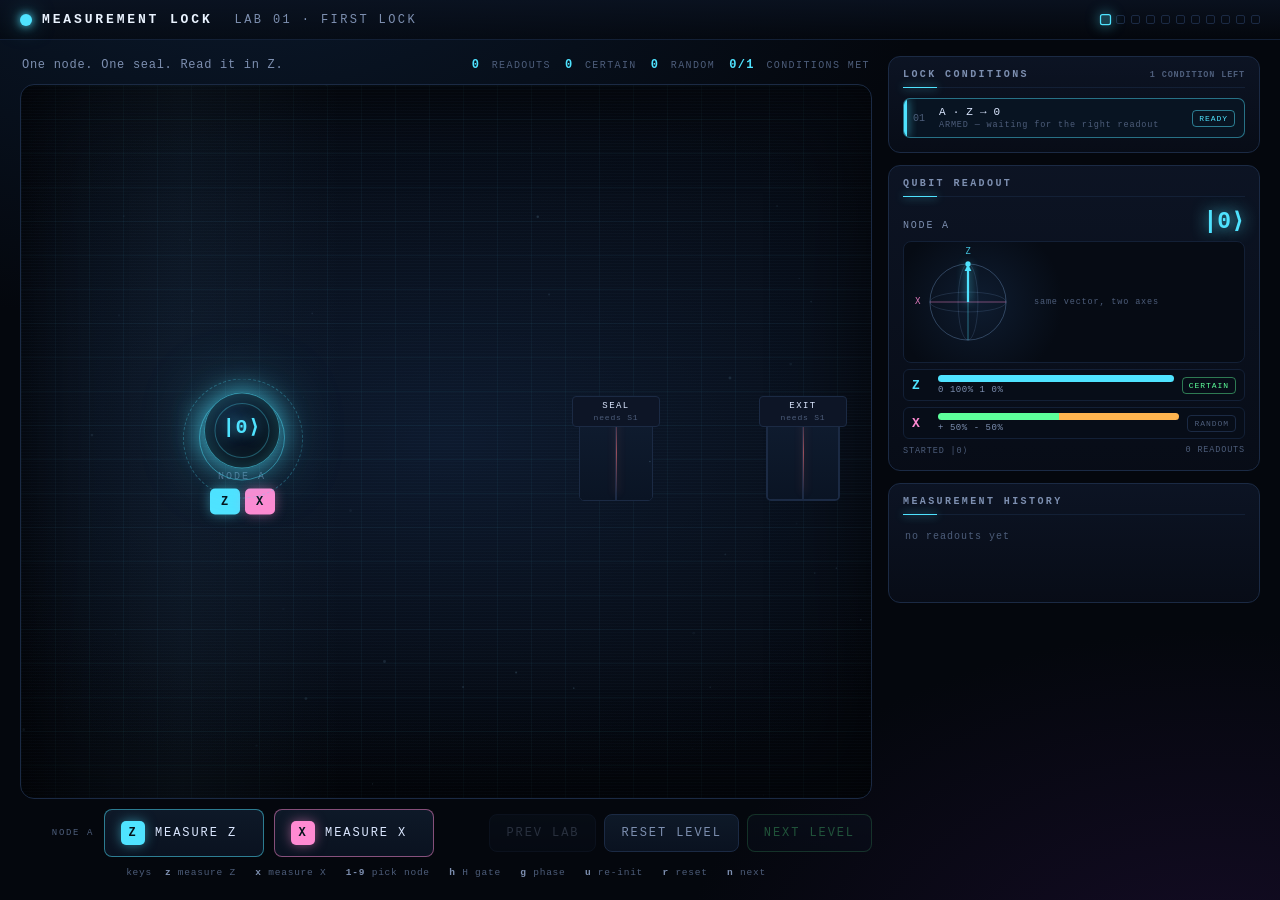
==== index.html @ 5f10c180 "Initial Measurement Lock game" ====
<!DOCTYPE html>
<html lang="en">
<head>
<meta charset="utf-8">
<meta name="viewport" content="width=device-width, initial-scale=1">
<title>MEASUREMENT LOCK</title>
<meta name="description" content="A quantum measurement puzzle lab. Learn basis, collapse and superposition by playing.">
<link rel="stylesheet" href="style.css">
</head>
<body>
<div id="app">

  <header id="topbar">
    <div class="brand"><span class="brand-mark"></span>MEASUREMENT&nbsp;LOCK</div>
    <div id="level-title">LAB 01 &middot; FIRST LOCK</div>
    <div id="level-dots" class="dots"></div>
  </header>

  <main id="main">

    <section id="stage-wrap">
      <div id="stage-head">
        <span id="level-intro"></span>
        <span id="lab-stats" class="stats"></span>
      </div>

      <div id="stage">
        <canvas id="fx"></canvas>
        <div id="room"></div>
        <div id="toast" class="toast"></div>
        <div id="overlay" class="overlay"></div>
      </div>

      <div id="controlbar">
        <div class="measure-group">
          <span class="target-tag">—</span>
          <button id="btn-measure-z" class="btn btn-z">
            <span class="btn-key">Z</span>
            <span class="btn-label">MEASURE Z</span>
            <span class="btn-sub"></span>
          </button>
          <button id="btn-measure-x" class="btn btn-x">
            <span class="btn-key">X</span>
            <span class="btn-label">MEASURE X</span>
            <span class="btn-sub"></span>
          </button>
        </div>
        <div class="nav-group">
          <button id="btn-prev" class="btn btn-ghost">PREV LAB</button>
          <button id="btn-reset" class="btn btn-ghost">RESET LEVEL</button>
          <button id="btn-next" class="btn btn-accent" disabled>NEXT LEVEL</button>
        </div>
      </div>

      <div id="keyhint">
        keys &nbsp;<b>z</b> measure Z &nbsp; <b>x</b> measure X &nbsp; <b>1-9</b> pick node &nbsp;
        <b>h</b> H gate &nbsp; <b>g</b> phase &nbsp; <b>u</b> re-init &nbsp; <b>r</b> reset &nbsp; <b>n</b> next
      </div>
    </section>

    <aside id="panel">
      <section class="card">
        <h2>LOCK CONDITIONS <span id="objectives-count" class="head-tag"></span></h2>
        <ol id="objective-list" class="objectives"></ol>
      </section>

      <section class="card">
        <h2>QUBIT READOUT</h2>
        <div id="readout" class="readout"></div>
      </section>

      <section class="card card-grow">
        <h2>MEASUREMENT HISTORY</h2>
        <div class="history-wrap">
          <ol id="history" class="history"></ol>
        </div>
      </section>
    </aside>

  </main>
</div>

<script src="quantum/qubit.js"></script>
<script src="quantum/register.js"></script>
<script src="game/gameState.js"></script>
<script src="game/levels.js"></script>
<script src="game/puzzle.js"></script>
<script src="ui/bloch.js"></script>
<script src="ui/renderer.js"></script>
<script src="ui/controls.js"></script>
<script src="main.js"></script>
</body>
</html>
---- style.css ----
/* ============================================================
   Visual polish
   ============================================================ */

/* --- stage atmosphere ------------------------------------- */

#stage::before {
  content: '';
  position: absolute;
  inset: 0;
  z-index: 1;
  pointer-events: none;
  background:
    radial-gradient(120% 90% at 50% 45%, transparent 45%, rgba(2,5,10,.55) 100%),
    repeating-linear-gradient(0deg, rgba(120,180,255,.022) 0 1px, transparent 1px 3px);
}

#stage::after {
  content: '';
  position: absolute;
  top: 0; bottom: 0;
  width: 38%;
  z-index: 1;
  pointer-events: none;
  background: linear-gradient(90deg, transparent, rgba(120,200,255,.045), transparent);
  animation: sweep 11s linear infinite;
}

@keyframes sweep {
  0%   { left: -40%; }
  100% { left: 100%; }
}

body.is-blocked #stage {
  box-shadow: inset 0 0 90px rgba(0,0,0,.75), inset 0 0 0 1px rgba(255,107,107,.55);
}

/* --- nodes ------------------------------------------------ */

.qnode::before {
  content: '';
  position: absolute;
  left: 50%; top: 46px;
  width: 118px; height: 118px;
  margin: -59px 0 0 -59px;
  border-radius: 50%;
  border: 1px dashed color-mix(in srgb, var(--state-color) 28%, transparent);
  animation: spin 26s linear infinite;
  pointer-events: none;
}

@keyframes spin { to { transform: rotate(360deg); } }

.qnode::after {
  content: '';
  position: absolute;
  left: 50%; top: 46px;
  width: 66px; height: 66px;
  margin: -33px 0 0 -33px;
  border-radius: 50%;
  background: radial-gradient(circle, color-mix(in srgb, var(--state-color) 22%, transparent), transparent 70%);
  filter: blur(6px);
  pointer-events: none;
  z-index: -1;
  transition: background .3s ease;
}

.qnode.is-selected::after { filter: blur(9px); }

.qnode-core::before {
  content: '';
  position: absolute;
  inset: 9px;
  border-radius: 50%;
  border: 1px solid color-mix(in srgb, var(--state-color) 30%, transparent);
}

/* --- doors ------------------------------------------------ */

.door-frame::after {
  content: '';
  position: absolute;
  left: 50%; top: 6%; bottom: 6%;
  width: 1px;
  margin-left: -.5px;
  background: linear-gradient(180deg, transparent, rgba(255,107,107,.55), transparent);
  box-shadow: 0 0 8px rgba(255,107,107,.45);
  transition: opacity .4s ease, background .4s ease;
}

.door.is-open .door-frame::after {
  opacity: 0;
  background: linear-gradient(180deg, transparent, var(--ok), transparent);
}

.door:hover .door-frame { border-color: var(--z); box-shadow: 0 0 18px rgba(79,227,255,.25); }
.door.is-open:hover .door-frame { border-color: var(--ok); }

/* --- objective cards -------------------------------------- */

.obj {
  position: relative;
  overflow: hidden;
  padding-left: 14px;
}

.obj::before {
  content: '';
  position: absolute;
  left: 0; top: 0; bottom: 0;
  width: 3px;
  background: var(--line);
  transition: background .3s ease, box-shadow .3s ease;
}

.obj.is-armed::before { background: var(--z); box-shadow: 0 0 10px var(--z); }
.obj.is-done::before  { background: var(--ok); box-shadow: 0 0 10px var(--ok); }
.obj:hover { transform: translateX(2px); transition: transform .15s ease; }

/* --- panel headers ---------------------------------------- */

.card h2 {
  padding-bottom: 7px;
  border-bottom: 1px solid var(--line-soft);
  position: relative;
}

.card h2::after {
  content: '';
  position: absolute;
  left: 0; bottom: -1px;
  width: 34px; height: 1px;
  background: var(--z);
  box-shadow: 0 0 8px var(--z);
}

/* --- toast accent ----------------------------------------- */

.toast {
  border-left-width: 3px;
  overflow: hidden;
}

.toast.is-live { border-left-color: var(--z); }
.toast.is-blocked { border-left-color: var(--warn); }
.toast.is-lock { border-left-color: var(--ok); }
.toast.is-gate { border-left-color: #9ad9ff; }
.toast.is-survey { border-left-color: var(--sm); }

.toast-lockline {
  font-size: 9.5px;
  letter-spacing: .1em;
  color: var(--ok);
  padding: 2px 0 0;
}

/* --- history survey rows ----------------------------------- */

.hist-survey { border-color: rgba(255,180,79,.3); background: rgba(30,20,8,.6); }

/* --- progress rail ---------------------------------------- */

.dots { gap: 7px; }

.dot {
  width: 10px; height: 10px;
  border-radius: 3px;
  background: rgba(20,32,52,.8);
}

.dot.is-done {
  box-shadow: 0 0 10px rgba(93,255,155,.7), inset 0 0 4px rgba(255,255,255,.35);
}

.dot.is-current {
  transform: scale(1.35) rotate(45deg);
  background: rgba(79,227,255,.25);
}

/* --- button feedback -------------------------------------- */

.btn:hover:not(:disabled) { filter: brightness(1.12); }
.btn:active:not(:disabled) { transform: translateY(1px) scale(.985); }

.mbtn { transition: transform .14s ease, filter .14s ease, box-shadow .14s ease; }
.mbtn:hover:not(:disabled) { box-shadow: 0 0 18px currentColor; }

/* --- readout rows ----------------------------------------- */

.ro-row.is-action:hover .ro-basis { text-shadow: 0 0 10px currentColor; }
.ro-row.is-action:hover { box-shadow: inset 0 0 0 1px rgba(79,227,255,.25); }

.hist:hover { background: #0b1424; border-color: var(--line); }

@media (prefers-reduced-motion: reduce) {
  #stage::after { display: none; }
  .qnode::before { animation: none; }
}

/* ============================================================
   MEASUREMENT LOCK — quantum laboratory
   dark, geometric, minimal. Glow does the talking.
   ============================================================ */

:root {
  --bg:        #04070d;
  --bg-2:      #070c16;
  --panel:     #0a1120;
  --panel-2:   #0d1526;
  --line:      #1b2a44;
  --line-soft: #132036;

  --text:      #dbe7ff;
  --text-dim:  #7d8fb0;
  --text-far:  #4d5d7a;

  --z:         #4fe3ff;
  --x:         #ff8ad2;
  --s0:        #4fe3ff;
  --s1:        #b47bff;
  --sp:        #5dff9b;
  --sm:        #ffb44f;
  --ok:        #5dff9b;
  --warn:      #ff6b6b;

  --mono: ui-monospace, "Cascadia Mono", "SF Mono", Menlo, Consolas, "Liberation Mono", monospace;
}

* { box-sizing: border-box; }

html, body {
  margin: 0;
  padding: 0;
  height: 100%;
  background: var(--bg);
  color: var(--text);
  font-family: var(--mono);
  font-size: 14px;
  -webkit-font-smoothing: antialiased;
}

body {
  background:
    radial-gradient(1200px 700px at 18% -10%, #0b1a2e 0%, transparent 60%),
    radial-gradient(900px 600px at 95% 110%, #150c26 0%, transparent 60%),
    var(--bg);
}

/* ---------------------------------------------------------- layout

   The app is exactly one viewport tall so that an unbounded readout log
   can never push the page around: the stage fills the space and the
   side panel scrolls internally. Below the breakpoint the panels stack
   and the page scrolls normally instead.
   ------------------------------------------------------------------ */

@media (min-width: 1081px) {
  html, body { height: 100%; overflow: hidden; }
  #app { height: 100vh; min-height: 100vh; overflow: hidden; }
  #main { min-height: 0; overflow: hidden; }
  #stage-wrap { min-height: 0; }
  #panel { min-height: 0; overflow-y: auto; overflow-x: hidden; }
}

#app {
  display: flex;
  flex-direction: column;
  min-height: 100vh;
}

/* ---------------------------------------------------------- topbar */

#topbar {
  display: flex;
  align-items: center;
  gap: 22px;
  padding: 12px 20px;
  border-bottom: 1px solid var(--line-soft);
  background: linear-gradient(180deg, rgba(10,18,32,.9), rgba(4,7,13,.6));
}

.brand {
  display: flex;
  align-items: center;
  gap: 10px;
  font-weight: 700;
  letter-spacing: .22em;
  font-size: 13px;
  color: #eaf3ff;
}

.brand-mark {
  width: 12px; height: 12px;
  border-radius: 50%;
  background: var(--z);
  box-shadow: 0 0 10px var(--z), 0 0 22px rgba(79,227,255,.55);
  animation: pulse 2.6s ease-in-out infinite;
}

@keyframes pulse { 0%,100% { opacity: .55; } 50% { opacity: 1; } }

#level-title {
  font-size: 12px;
  letter-spacing: .2em;
  color: var(--text-dim);
}

.dots { margin-left: auto; display: flex; gap: 6px; }

.dot {
  width: 9px; height: 9px;
  border-radius: 2px;
  border: 1px solid var(--line);
  background: transparent;
  transition: all .25s ease;
}
.dot.is-done { background: var(--ok); border-color: var(--ok); box-shadow: 0 0 8px rgba(93,255,155,.6); }
.dot.is-current { border-color: var(--z); box-shadow: 0 0 10px rgba(79,227,255,.55); transform: scale(1.25); }

/* ---------------------------------------------------------- layout */

#main {
  flex: 1;
  min-height: 0;
  display: grid;
  grid-template-columns: minmax(0, 1fr) 372px;
  gap: 16px;
  padding: 16px 20px 22px;
  align-items: stretch;
}

#stage-wrap { display: flex; flex-direction: column; gap: 10px; min-width: 0; min-height: 0; }

#stage-head {
  display: flex;
  align-items: center;
  justify-content: space-between;
  gap: 16px;
  padding: 0 2px;
  min-height: 18px;
}

#level-intro {
  font-size: 12px;
  color: var(--text-dim);
  letter-spacing: .06em;
}

.stats { display: flex; gap: 14px; flex-wrap: wrap; }
.stat { font-size: 10px; letter-spacing: .14em; color: var(--text-far); }
.stat b { color: var(--z); font-size: 12px; margin-right: 4px; }

/* ---------------------------------------------------------- stage */

#stage {
  position: relative;
  flex: 1 1 auto;
  min-height: 420px;
  border: 1px solid var(--line);
  border-radius: 14px;
  overflow: hidden;
  background:
    linear-gradient(rgba(79,227,255,.045) 1px, transparent 1px) 0 0 / 100% 34px,
    linear-gradient(90deg, rgba(79,227,255,.045) 1px, transparent 1px) 0 0 / 34px 100%,
    radial-gradient(900px 500px at 50% 50%, rgba(20,40,70,.55), transparent 70%),
    linear-gradient(180deg, #060b14, #04070d);
  box-shadow: inset 0 0 90px rgba(0,0,0,.75);
}

#fx { position: absolute; inset: 0; pointer-events: none; z-index: 5; }

/* the play area is a centred band so the room keeps its proportions
   whatever height the stage ends up with */
#room {
  position: absolute;
  left: 0; right: 0;
  top: 50%;
  height: min(560px, 100%);
  transform: translateY(-50%);
  z-index: 2;
}

/* ---------------------------------------------------------- nodes */

.qnode {
  position: absolute;
  transform: translate(-50%, -50%);
  width: 108px;
  text-align: center;
  cursor: pointer;
  z-index: 6;
  --state-color: var(--z);
}

.qnode-halo {
  position: absolute;
  left: 50%; top: 46px;
  width: 86px; height: 86px;
  margin: -43px 0 0 -43px;
  border-radius: 50%;
  border: 1px solid color-mix(in srgb, var(--state-color) 45%, transparent);
  animation: halo 3.2s ease-in-out infinite;
}

@keyframes halo {
  0%, 100% { transform: scale(.92); opacity: .35; }
  50%      { transform: scale(1.08); opacity: .9; }
}

.qnode-core {
  position: relative;
  margin: 3px auto 0;
  width: 72px; height: 72px;
  border-radius: 50%;
  background: radial-gradient(circle at 38% 32%, #10243c, #050a12 70%);
  border: 1px solid color-mix(in srgb, var(--state-color) 60%, transparent);
  box-shadow:
    0 0 16px color-mix(in srgb, var(--state-color) 40%, transparent),
    inset 0 0 18px color-mix(in srgb, var(--state-color) 22%, transparent);
  transition: box-shadow .3s ease, transform .18s ease;
}

.qnode.is-selected .qnode-core {
  box-shadow:
    0 0 26px color-mix(in srgb, var(--state-color) 70%, transparent),
    0 0 60px color-mix(in srgb, var(--state-color) 35%, transparent),
    inset 0 0 22px color-mix(in srgb, var(--state-color) 30%, transparent);
  transform: scale(1.06);
}

.qnode-ket {
  position: absolute;
  left: 0; right: 0; top: 22px;
  font-size: 20px;
  font-weight: 700;
  color: var(--state-color);
  text-shadow: 0 0 12px color-mix(in srgb, var(--state-color) 55%, transparent);
  letter-spacing: .04em;
  pointer-events: none;
}

.qnode-label {
  margin-top: 4px;
  font-size: 10px;
  letter-spacing: .2em;
  color: var(--text-far);
}

.qnode-buttons { display: flex; gap: 5px; justify-content: center; margin-top: 7px; }

.mbtn {
  width: 30px; height: 26px;
  font-family: var(--mono);
  font-size: 12px;
  font-weight: 700;
  color: #04121a;
  border: none;
  border-radius: 5px;
  cursor: pointer;
  transition: transform .12s ease, filter .15s ease, opacity .15s ease;
}
.mbtn-z { background: var(--z); box-shadow: 0 0 12px rgba(79,227,255,.45); }
.mbtn-x { background: var(--x); box-shadow: 0 0 12px rgba(255,138,210,.45); }
.mbtn:hover:not(:disabled) { transform: translateY(-2px); filter: brightness(1.15); }
.mbtn:active:not(:disabled) { transform: translateY(0); }
.mbtn:disabled { opacity: .18; cursor: not-allowed; }

.qnode-lock {
  display: none;
  position: absolute;
  left: 50%; top: 46px;
  transform: translate(-50%, -50%);
  width: 80px;
  padding: 4px 0;
  text-align: center;
  font-size: 8px;
  letter-spacing: .16em;
  color: var(--warn);
  border: 1px solid rgba(255,107,107,.5);
  border-radius: 4px;
  background: rgba(40,10,14,.85);
}
.qnode-lock.on { display: block; }
.qnode.is-locked .qnode-core { filter: grayscale(.85) brightness(.6); }
.qnode.is-locked .qnode-ket { opacity: .5; }

.qnode.is-selected::after {
  content: 'SELECTED';
  position: absolute;
  left: 50%; bottom: -14px;
  transform: translateX(-50%);
  font-size: 8px;
  letter-spacing: .2em;
  color: var(--state-color);
  opacity: .8;
}

/* ---------------------------------------------------------- doors */

.door {
  position: absolute;
  transform: translate(-50%, -50%);
  width: 74px; height: 96px;
  z-index: 3;
}

.door-frame {
  position: absolute; inset: 0;
  border: 1px solid var(--line);
  border-radius: 5px;
  background: #060c16;
  overflow: hidden;
  transition: border-color .35s ease, box-shadow .35s ease;
}

.door-panel {
  position: absolute;
  top: 0; bottom: 0;
  width: 50%;
  background: linear-gradient(180deg, #101d31, #0a1424);
  border-right: 1px solid var(--line);
  transition: transform .55s cubic-bezier(.2,.8,.2,1);
}
.door-panel:last-child {
  right: 0;
  border-right: none;
  border-left: 1px solid var(--line);
}

.door-plate {
  position: absolute;
  left: 50%; top: -9px;
  transform: translateX(-50%);
  display: flex;
  flex-direction: column;
  align-items: center;
  gap: 2px;
  padding: 4px 8px;
  min-width: 88px;
  background: var(--panel-2);
  border: 1px solid var(--line);
  border-radius: 4px;
  z-index: 4;
}
.door-name { font-size: 9px; letter-spacing: .16em; color: var(--text); }
.door-req  { font-size: 8px; letter-spacing: .1em; color: var(--text-far); }

.door-beam {
  position: absolute;
  left: 50%; top: 50%;
  width: 120px; height: 2px;
  margin-top: -1px;
  background: linear-gradient(90deg, rgba(93,255,155,0), var(--ok), rgba(93,255,155,0));
  transform: scaleX(0);
  transform-origin: left center;
  opacity: 0;
  transition: transform .5s ease, opacity .4s ease;
  pointer-events: none;
}

.door.is-open .door-frame {
  border-color: var(--ok);
  box-shadow: 0 0 22px rgba(93,255,155,.35), inset 0 0 18px rgba(93,255,155,.12);
}
.door.is-open .door-panel:first-child { transform: translateX(-100%); }
.door.is-open .door-panel:last-child  { transform: translateX(100%); }
.door.is-open .door-req { color: var(--ok); }
.door.is-open .door-beam { transform: scaleX(1); opacity: .9; }
.door-exit .door-frame { border-width: 2px; }
.door-exit.is-open .door-frame { box-shadow: 0 0 40px rgba(93,255,155,.55), inset 0 0 26px rgba(93,255,155,.18); }

/* ---------------------------------------------------------- devices */

.device {
  position: absolute;
  transform: translate(-50%, -50%);
  display: flex;
  flex-direction: column;
  align-items: center;
  gap: 3px;
  padding: 6px 8px;
  min-width: 74px;
  background: linear-gradient(180deg, #101c30, #0a1220);
  border: 1px solid var(--line);
  border-radius: 6px;
  color: var(--text);
  font-family: var(--mono);
  cursor: pointer;
  transition: transform .14s ease, border-color .2s ease, box-shadow .2s ease, opacity .2s ease;
  z-index: 4;
}
.device:hover:not(:disabled) {
  transform: translate(-50%, -50%) scale(1.06);
  border-color: var(--z);
  box-shadow: 0 0 18px rgba(79,227,255,.35);
}
.device:disabled { opacity: .25; cursor: not-allowed; }

.device-glyph {
  display: grid;
  place-items: center;
  width: 22px; height: 22px;
  border-radius: 4px;
  border: 1px solid var(--line);
  background: #060c16;
  font-size: 12px;
  color: var(--z);
}
.device-phase .device-glyph { color: var(--sm); }
.device-reinit .device-glyph { color: var(--s1); }
.device-reprep .device-glyph { color: var(--sp); }
.device-survey .device-glyph { color: var(--sm); }

.device-label { font-size: 7.5px; letter-spacing: .1em; color: var(--text-far); text-align: center; line-height: 1.2; }

/* ---------------------------------------------------------- switches */

.switch {
  position: absolute;
  transform: translate(-50%, -50%);
  display: flex;
  flex-direction: column;
  align-items: center;
  gap: 5px;
  cursor: pointer;
  z-index: 4;
}

.switch-lever {
  width: 40px; height: 56px;
  border: 1px solid var(--line);
  border-radius: 5px;
  background: linear-gradient(180deg, #0c1524, #070d18);
  display: flex;
  align-items: flex-start;
  justify-content: center;
  padding-top: 6px;
  transition: border-color .25s ease, box-shadow .25s ease;
}

.switch-knob {
  width: 24px; height: 14px;
  border-radius: 3px;
  background: #33445f;
  transition: transform .3s cubic-bezier(.2,.8,.2,1), background .3s ease, box-shadow .3s ease;
}

.switch-label { font-size: 8px; letter-spacing: .14em; color: var(--text-far); }

.switch.is-enabled .switch-lever { border-color: var(--z); box-shadow: 0 0 14px rgba(79,227,255,.28); }
.switch.is-enabled .switch-label { color: var(--z); }
.switch.is-enabled:hover .switch-knob { background: #6f89ad; }
.switch.is-dead { cursor: not-allowed; }
.switch.is-dead .switch-lever { opacity: .45; }

.switch.is-powered .switch-lever { border-color: var(--ok); box-shadow: 0 0 18px rgba(93,255,155,.4); }
.switch.is-powered .switch-knob { transform: translateY(24px); background: var(--ok); box-shadow: 0 0 12px var(--ok); }
.switch.is-powered .switch-label { color: var(--ok); }

/* ---------------------------------------------------------- toast */

.toast {
  position: absolute;
  right: 16px; top: 16px;
  z-index: 20;
  min-width: 250px;
  padding: 12px 14px;
  border: 1px solid var(--line);
  border-radius: 8px;
  background: rgba(8,14,25,.94);
  backdrop-filter: blur(4px);
  box-shadow: 0 12px 40px rgba(0,0,0,.6);
  opacity: 0;
  transform: translateY(-8px);
  transition: opacity .2s ease, transform .2s ease;
  pointer-events: none;
}
.toast.is-live { opacity: 1; transform: translateY(0); }

.toast-head {
  display: flex;
  align-items: baseline;
  gap: 10px;
  font-size: 10px;
  letter-spacing: .18em;
  color: var(--text-far);
  margin-bottom: 8px;
}
.toast-node { color: var(--text-dim); }
.toast-basis { font-weight: 700; }
.toast-prob { margin-left: auto; color: var(--text-dim); }

.toast-result { display: flex; align-items: baseline; gap: 10px; font-size: 12px; }
.toast-k { font-size: 9px; letter-spacing: .2em; color: var(--text-far); width: 42px; }
.toast-r { font-size: 26px; line-height: 1.1; text-shadow: 0 0 16px currentColor; }
.toast-state { display: flex; align-items: baseline; gap: 10px; font-size: 12px; margin-top: 4px; }

.toast.is-blocked { border-color: rgba(255,107,107,.6); }
.toast-blocked { font-size: 11px; letter-spacing: .12em; color: var(--warn); }
.toast.is-lock { border-color: rgba(93,255,155,.6); }
.toast.is-lock .toast-blocked { color: var(--ok); }
.toast.is-gate { border-color: rgba(154,217,255,.55); }
.toast.is-survey { border-color: rgba(255,180,79,.55); min-width: 300px; }

.survey-bar {
  display: flex;
  align-items: flex-end;
  gap: 14px;
  height: 74px;
  margin: 10px 0 6px;
  padding: 0 6px;
  border-bottom: 1px solid var(--line);
}
.survey-col {
  display: flex;
  flex-direction: column;
  align-items: center;
  justify-content: flex-end;
  gap: 3px;
  height: 100%;
}
.survey-fill {
  width: 34px;
  background: linear-gradient(180deg, var(--c), transparent);
  border-top: 2px solid var(--c);
  border-radius: 2px 2px 0 0;
  min-height: 2px;
}
.survey-count { font-size: 12px; color: var(--c); }
.survey-ket { font-size: 9px; color: var(--text-far); }

/* ---------------------------------------------------------- controls */

#controlbar {
  display: flex;
  align-items: center;
  justify-content: space-between;
  gap: 14px;
  flex-wrap: wrap;
}

.measure-group { display: flex; align-items: center; gap: 10px; }

.target-tag {
  font-size: 9px;
  letter-spacing: .18em;
  color: var(--text-far);
  min-width: 74px;
  text-align: right;
}

.btn {
  position: relative;
  display: inline-flex;
  align-items: center;
  gap: 10px;
  padding: 11px 16px;
  border: 1px solid var(--line);
  border-radius: 8px;
  background: linear-gradient(180deg, #0e1928, #0a1220);
  color: var(--text);
  font-family: var(--mono);
  font-size: 12px;
  letter-spacing: .16em;
  cursor: pointer;
  transition: transform .12s ease, box-shadow .2s ease, border-color .2s ease, opacity .2s ease;
}
.btn:hover:not(:disabled) { transform: translateY(-2px); }
.btn:active:not(:disabled) { transform: translateY(0); }
.btn:disabled { opacity: .3; cursor: not-allowed; }

.btn-key {
  display: grid;
  place-items: center;
  width: 24px; height: 24px;
  border-radius: 5px;
  font-weight: 700;
  color: #04121a;
}
.btn-z { border-color: rgba(79,227,255,.5); box-shadow: 0 0 0 rgba(79,227,255,0); }
.btn-z .btn-key { background: var(--z); box-shadow: 0 0 12px rgba(79,227,255,.5); }
.btn-z:hover:not(:disabled) { box-shadow: 0 0 22px rgba(79,227,255,.28); }
.btn-x { border-color: rgba(255,138,210,.5); }
.btn-x .btn-key { background: var(--x); box-shadow: 0 0 12px rgba(255,138,210,.5); }
.btn-x:hover:not(:disabled) { box-shadow: 0 0 22px rgba(255,138,210,.28); }

.btn-sub {
  font-size: 8px;
  letter-spacing: .08em;
  color: var(--text-far);
  text-transform: none;
}

.btn-ghost { color: var(--text-dim); }
.btn-ghost:hover:not(:disabled) { border-color: var(--text-far); color: var(--text); }
.btn-accent { border-color: rgba(93,255,155,.55); color: var(--ok); }
.btn-accent:hover:not(:disabled) { box-shadow: 0 0 22px rgba(93,255,155,.28); }

.nav-group { display: flex; gap: 8px; }

#keyhint {
  font-size: 9.5px;
  letter-spacing: .08em;
  color: var(--text-far);
  text-align: center;
}
#keyhint b { color: var(--text-dim); font-weight: 700; }

/* ---------------------------------------------------------- panel */

#panel {
  display: flex;
  flex-direction: column;
  gap: 12px;
  min-width: 0;
  min-height: 0;
  overflow-y: auto;
}

.history-wrap { overflow-y: auto; flex: 1 1 auto; min-height: 48px; max-height: 46vh; }

.card {
  border: 1px solid var(--line);
  border-radius: 12px;
  background: linear-gradient(180deg, rgba(13,21,38,.9), rgba(8,13,24,.9));
  padding: 12px 14px 14px;
}

.card h2 {
  margin: 0 0 10px;
  font-size: 10px;
  letter-spacing: .24em;
  color: var(--text-dim);
  display: flex;
  align-items: baseline;
  gap: 8px;
}
.head-tag { margin-left: auto; font-size: 8.5px; letter-spacing: .1em; color: var(--text-far); }

/* objectives */

.objectives { list-style: none; margin: 0; padding: 0; display: flex; flex-direction: column; gap: 6px; }

.obj {
  display: flex;
  align-items: center;
  gap: 10px;
  padding: 7px 9px;
  border: 1px solid var(--line-soft);
  border-radius: 7px;
  background: #070d18;
  transition: border-color .25s ease, background .25s ease, opacity .25s ease;
}
.obj-step {
  font-size: 10px;
  color: var(--text-far);
  min-width: 16px;
}
.obj-body { flex: 1; min-width: 0; }
.obj-label { font-size: 11px; color: var(--text); letter-spacing: .02em; }
.obj-sub { font-size: 8.5px; letter-spacing: .1em; color: var(--text-far); margin-top: 2px; }
.obj-chip {
  font-size: 8px;
  letter-spacing: .12em;
  padding: 3px 6px;
  border-radius: 4px;
  border: 1px solid var(--line);
  color: var(--text-far);
  white-space: nowrap;
}
.obj.is-armed { border-color: rgba(79,227,255,.45); background: #081422; }
.obj.is-armed .obj-chip { color: var(--z); border-color: rgba(79,227,255,.5); }
.obj.is-done { border-color: rgba(93,255,155,.5); background: #06180f; }
.obj.is-done .obj-label { color: var(--ok); }
.obj.is-done .obj-chip { color: var(--ok); border-color: rgba(93,255,155,.6); background: rgba(93,255,155,.08); }
.obj.is-waiting { opacity: .62; }

/* readout */

.readout { display: flex; flex-direction: column; gap: 6px; }
.ro-empty, .ro-locked { font-size: 10px; letter-spacing: .1em; color: var(--text-far); }

.ro-sphere {
  display: flex;
  align-items: center;
  gap: 10px;
  padding: 4px 8px;
  border: 1px solid var(--line-soft);
  border-radius: 8px;
  background:
    radial-gradient(120px 120px at 22% 50%, rgba(30,60,100,.35), transparent 70%),
    #060b14;
}
.ro-bloch { display: block; }
.ro-sphere-cap {
  flex: 1;
  font-size: 8.5px;
  letter-spacing: .1em;
  color: var(--text-far);
  line-height: 1.5;
}

.ro-head { display: flex; align-items: baseline; justify-content: space-between; }
.ro-node { font-size: 10px; letter-spacing: .18em; color: var(--text-dim); }
.ro-ket { font-size: 23px; font-weight: 700; text-shadow: 0 0 16px currentColor; }

.ro-row {
  display: grid;
  grid-template-columns: 18px 1fr auto;
  grid-template-areas: "basis bar tag" "basis value tag";
  align-items: center;
  column-gap: 8px;
  row-gap: 3px;
  padding: 5px 8px;
  border: 1px solid var(--line-soft);
  border-radius: 6px;
  background: #070d18;
  cursor: pointer;
  transition: border-color .2s ease, background .2s ease, transform .12s ease;
}
.ro-row.is-action:hover { border-color: var(--z); background: #0a1626; transform: translateX(2px); }
.ro-basis { grid-area: basis; font-size: 13px; font-weight: 700; }
.ro-bar { grid-area: bar; display: flex; height: 7px; border-radius: 4px; overflow: hidden; background: #0d1727; }
.ro-seg { transition: width .3s ease; }
.ro-value { grid-area: value; font-size: 9px; color: var(--text-dim); letter-spacing: .06em; }
.ro-tag {
  grid-area: tag;
  font-size: 8px;
  letter-spacing: .12em;
  padding: 3px 6px;
  border-radius: 4px;
  border: 1px solid var(--line);
  color: var(--text-far);
}
.ro-tag.is-certain { color: var(--ok); border-color: rgba(93,255,155,.45); }

.ro-meta { display: flex; justify-content: space-between; font-size: 8.5px; letter-spacing: .1em; color: var(--text-far); }

/* history */

.card-grow { display: flex; flex-direction: column; min-height: 120px; }
.history { list-style: none; margin: 0; padding: 0; display: flex; flex-direction: column; gap: 3px; }

.hist {
  display: flex;
  gap: 9px;
  padding: 4px 7px;
  border-radius: 5px;
  background: #070d18;
  border: 1px solid var(--line-soft);
  font-size: 10.5px;
}
.hist-seq { color: var(--text-far); font-size: 9px; min-width: 15px; }
.hist-body { display: flex; align-items: baseline; gap: 4px; flex-wrap: wrap; }
.hist-basis { font-size: 11px; }
.hist-result { font-size: 12px; text-shadow: 0 0 10px currentColor; }
.hist-prob { color: var(--text-far); font-size: 9px; }
.hist-gate { border-color: rgba(154,217,255,.25); }
.hist-empty { font-size: 10px; color: var(--text-far); padding: 6px 2px; letter-spacing: .1em; }

/* ---------------------------------------------------------- overlay */

.overlay {
  position: absolute;
  inset: 0;
  z-index: 30;
  display: grid;
  place-items: center;
  background: rgba(3,6,12,.93);
  backdrop-filter: blur(3px);
  opacity: 0;
  pointer-events: none;
  transition: opacity .35s ease;
}
.overlay.is-live { opacity: 1; pointer-events: auto; }

.ov-card {
  width: min(560px, 88%);
  padding: 26px 28px 22px;
  border: 1px solid rgba(93,255,155,.4);
  border-radius: 14px;
  background: linear-gradient(180deg, #0a1424, #060b14);
  box-shadow: 0 0 60px rgba(93,255,155,.16), 0 30px 80px rgba(0,0,0,.7);
  text-align: center;
  transform: translateY(14px);
  transition: transform .4s cubic-bezier(.2,.8,.2,1);
}
.overlay.is-live .ov-card { transform: translateY(0); }

.ov-kicker { font-size: 10px; letter-spacing: .3em; color: var(--ok); }
.ov-title { margin: 10px 0 12px; font-size: 22px; letter-spacing: .06em; color: #eaf6ff; }
.ov-body { display: flex; flex-direction: column; gap: 6px; margin-bottom: 18px; }
.ov-line { font-size: 12px; line-height: 1.6; color: var(--text-dim); letter-spacing: .03em; }
.ov-line.is-quote { color: var(--text); font-size: 14px; }

.ov-stats { display: flex; justify-content: center; gap: 26px; margin-bottom: 20px; flex-wrap: wrap; }
.ov-stat-v { font-size: 20px; color: var(--z); text-shadow: 0 0 14px rgba(79,227,255,.5); }
.ov-stat-k { font-size: 8.5px; letter-spacing: .18em; color: var(--text-far); margin-top: 2px; }

.ov-actions { display: flex; justify-content: center; gap: 10px; flex-wrap: wrap; }

/* ---------------------------------------------------------- responsive */

@media (max-width: 1080px) {
  #main { grid-template-columns: minmax(0, 1fr); }
  #stage { min-height: 460px; }
  #panel { flex-direction: row; flex-wrap: wrap; overflow: visible; }
  .card { flex: 1 1 280px; }
  .card-grow { min-height: 0; }
}

@media (max-width: 640px) {
  #main { padding: 10px 10px 18px; }
  #stage { min-height: 420px; }
  #controlbar { flex-direction: column; align-items: stretch; }
  .measure-group, .nav-group { justify-content: center; flex-wrap: wrap; }
}

/* scrollbars */
::-webkit-scrollbar { width: 8px; height: 8px; }
::-webkit-scrollbar-track { background: #070d18; }
::-webkit-scrollbar-thumb { background: #1b2a44; border-radius: 4px; }
::-webkit-scrollbar-thumb:hover { background: #2a3f63; }

@media (prefers-reduced-motion: reduce) {
  * { animation: none !important; transition-duration: .01ms !important; }
}
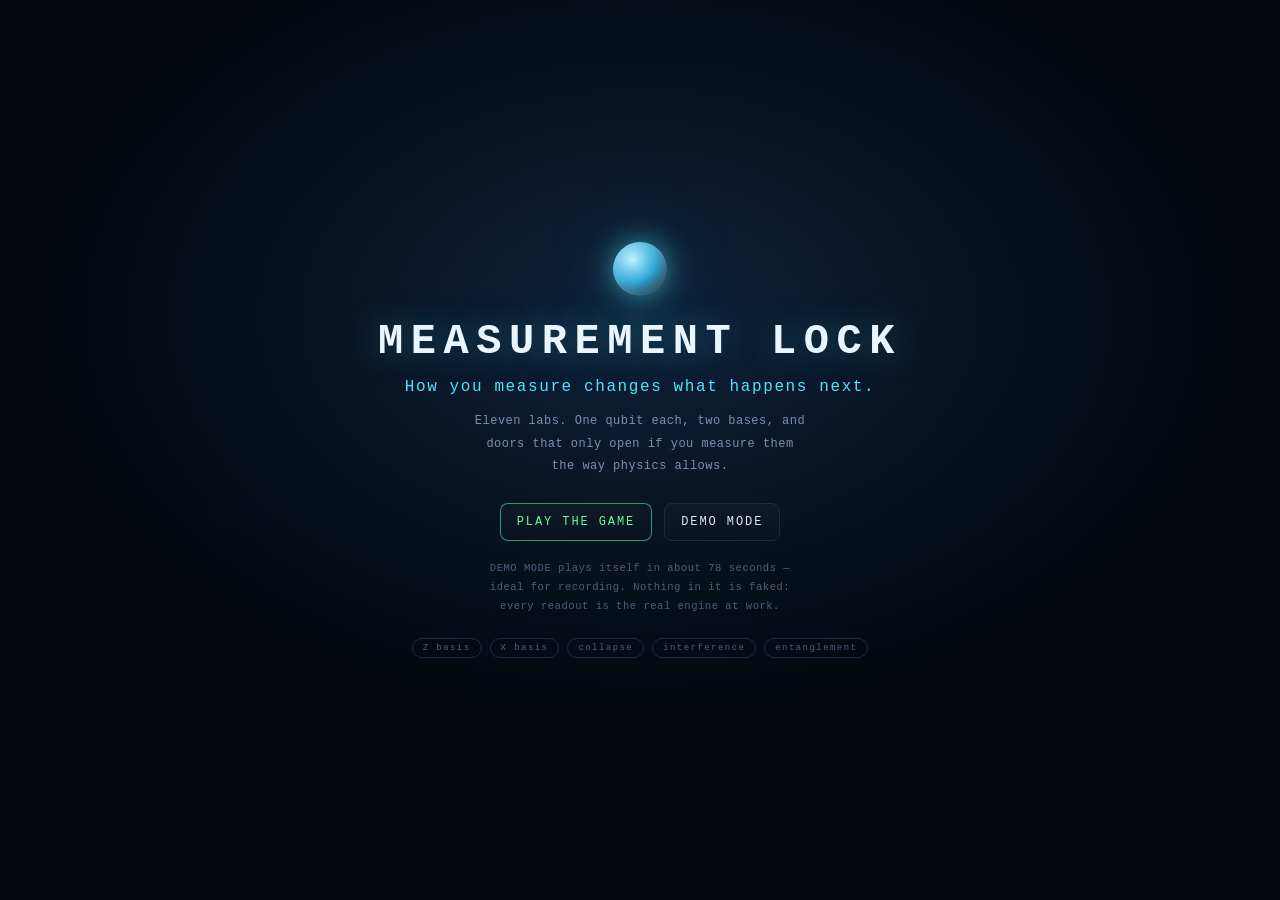
==== commit 0ff6d0b1: "Add polished gameplay demo mode" ====
--- a/index.html
+++ b/index.html
@@ -14,6 +14,7 @@
     <div class="brand"><span class="brand-mark"></span>MEASUREMENT&nbsp;LOCK</div>
     <div id="level-title">LAB 01 &middot; FIRST LOCK</div>
     <div id="level-dots" class="dots"></div>
+    <button id="btn-demo" class="btn btn-demo btn-sm">DEMO MODE</button>
   </header>
 
   <main id="main">
@@ -80,6 +81,45 @@
   </main>
 </div>
 
+<!-- main menu: the way into the game and into Demo Mode -->
+<div id="title-screen" class="title-screen">
+  <div class="title-inner">
+    <div class="title-mark"></div>
+    <h1>MEASUREMENT LOCK</h1>
+    <p class="title-sub">How you measure changes what happens next.</p>
+    <p class="title-blurb">
+      Eleven labs. One qubit each, two bases, and doors that only open if you
+      measure them the way physics allows.
+    </p>
+    <div class="title-actions">
+      <button id="title-play" class="btn btn-accent btn-lg">PLAY THE GAME</button>
+      <button id="title-demo" class="btn btn-demo btn-lg">DEMO MODE</button>
+    </div>
+    <p class="title-hint">
+      DEMO MODE plays itself in about 78 seconds &mdash; ideal for recording.
+      Nothing in it is faked: every readout is the real engine at work.
+    </p>
+    <div class="title-meta">
+      <span>Z basis</span><span>X basis</span><span>collapse</span>
+      <span>interference</span><span>entanglement</span>
+    </div>
+  </div>
+</div>
+
+<!-- Demo Mode stage chrome: caption bar, progress rail and the title card -->
+<div id="demo" class="demo">
+  <div id="demo-caption" class="demo-caption">
+    <span id="demo-scene" class="demo-scene"></span>
+    <span id="demo-line" class="demo-line"></span>
+  </div>
+  <div class="demo-rail">
+    <span class="demo-rail-tag">DEMO MODE</span>
+    <div id="demo-bar" class="demo-bar"></div>
+    <span id="demo-clock" class="demo-clock">0:00 / 1:10</span>
+  </div>
+  <div id="demo-card" class="demo-card"></div>
+</div>
+
 <script src="quantum/qubit.js"></script>
 <script src="quantum/register.js"></script>
 <script src="game/gameState.js"></script>
@@ -88,6 +128,7 @@
 <script src="ui/bloch.js"></script>
 <script src="ui/renderer.js"></script>
 <script src="ui/controls.js"></script>
+<script src="ui/demo.js"></script>
 <script src="main.js"></script>
 </body>
 </html>
--- a/style.css
+++ b/style.css
@@ -1,3 +1,304 @@
+/* ============================================================
+   Main menu
+   ============================================================ */
+
+.title-screen {
+  position: fixed;
+  inset: 0;
+  z-index: 60;
+  display: grid;
+  place-items: center;
+  padding: 24px;
+  background:
+    radial-gradient(900px 600px at 50% 35%, rgba(16,38,64,.85), rgba(3,6,12,.97) 70%),
+    rgba(3,6,12,.96);
+  backdrop-filter: blur(6px);
+  opacity: 0;
+  pointer-events: none;
+  transition: opacity .4s ease;
+}
+
+.title-screen.is-live { opacity: 1; pointer-events: auto; }
+
+.title-inner {
+  width: min(640px, 92vw);
+  text-align: center;
+  animation: riseIn .6s cubic-bezier(.2,.8,.2,1) both;
+}
+
+@keyframes riseIn {
+  from { opacity: 0; transform: translateY(18px) }
+  to   { opacity: 1; transform: translateY(0) }
+}
+
+.title-mark,
+.demo-mark {
+  width: 54px; height: 54px;
+  margin: 0 auto 22px;
+  border-radius: 50%;
+  background: radial-gradient(circle at 36% 32%, #bff2ff, #2ea9d8 45%, #0b3a55 75%);
+  box-shadow: 0 0 26px rgba(79,227,255,.55), 0 0 70px rgba(79,227,255,.25), inset 0 0 18px rgba(255,255,255,.35);
+  animation: markPulse 2.8s ease-in-out infinite;
+}
+
+@keyframes markPulse {
+  0%, 100% { transform: scale(.94); opacity: .85 }
+  50%      { transform: scale(1.06); opacity: 1 }
+}
+
+.title-screen h1,
+.demo-title-card h1 {
+  margin: 0 0 12px;
+  font-size: clamp(26px, 4.6vw, 42px);
+  letter-spacing: .18em;
+  color: #eaf6ff;
+  text-shadow: 0 0 34px rgba(79,227,255,.35);
+}
+
+.title-sub,
+.demo-sub {
+  margin: 0 0 14px;
+  font-size: clamp(13px, 1.7vw, 16px);
+  letter-spacing: .1em;
+  color: var(--z);
+}
+
+.demo-sub.big { font-size: clamp(15px, 2.2vw, 21px); color: #dff2ff; line-height: 1.7; }
+
+.title-blurb {
+  margin: 0 auto 26px;
+  max-width: 46ch;
+  font-size: 12px;
+  line-height: 1.85;
+  color: var(--text-dim);
+  letter-spacing: .04em;
+}
+
+.title-actions {
+  display: flex;
+  gap: 12px;
+  justify-content: center;
+  flex-wrap: wrap;
+  margin-bottom: 18px;
+}
+
+.btn-lg { padding: 14px 26px; font-size: 13px; letter-spacing: .2em; }
+
+.btn-demo {
+  border-color: rgba(255,138,210,.5);
+  color: var(--x);
+}
+
+.btn-demo:hover:not(:disabled) {
+  box-shadow: 0 0 26px rgba(255,138,210,.3);
+  border-color: var(--x);
+}
+
+.btn-sm { padding: 7px 13px; font-size: 10px; letter-spacing: .18em; }
+
+.title-hint {
+  margin: 0 auto 22px;
+  max-width: 48ch;
+  font-size: 10.5px;
+  line-height: 1.8;
+  color: var(--text-far);
+  letter-spacing: .05em;
+}
+
+.title-meta {
+  display: flex;
+  gap: 8px;
+  justify-content: center;
+  flex-wrap: wrap;
+}
+
+.title-meta span {
+  padding: 4px 10px;
+  border: 1px solid var(--line);
+  border-radius: 999px;
+  font-size: 9px;
+  letter-spacing: .16em;
+  color: var(--text-far);
+}
+
+/* ============================================================
+   Demo Mode chrome
+   ============================================================ */
+
+body.demo-mode #main { filter: saturate(1.05); }
+body.demo-mode #btn-demo { display: none; }
+body.demo-mode #keyhint { opacity: 0; }
+
+.demo {
+  position: fixed;
+  inset: 0;
+  z-index: 70;
+  pointer-events: none;
+  opacity: 0;
+  transition: opacity .45s ease;
+}
+
+.demo.is-live { opacity: 1; }
+
+.demo-caption {
+  position: absolute;
+  top: 76px;
+  left: 50%;
+  transform: translateX(-50%);
+  display: flex;
+  flex-direction: column;
+  align-items: center;
+  gap: 6px;
+  padding: 12px 26px;
+  min-width: min(560px, 86vw);
+  text-align: center;
+  background: rgba(4,8,16,.97);
+  border: 1px solid var(--line);
+  border-radius: 10px;
+  box-shadow: 0 14px 50px rgba(0,0,0,.75), 0 0 0 1px rgba(79,227,255,.08);
+}
+
+/* the caption animates transform only: if a recording catches a frame early
+   the text must still be fully legible */
+.demo-caption.is-flash { animation: capIn .45s ease both; }
+
+@keyframes capIn {
+  from { transform: translateX(-50%) translateY(-10px); filter: brightness(1.6) }
+  to   { transform: translateX(-50%) translateY(0); filter: brightness(1) }
+}
+
+.demo-scene {
+  font-size: 10px;
+  letter-spacing: .3em;
+  color: var(--x);
+}
+
+.demo-line {
+  font-size: 15px;
+  letter-spacing: .04em;
+  color: #eaf6ff;
+  text-shadow: 0 0 22px rgba(120,200,255,.35);
+}
+
+.demo-rail {
+  position: absolute;
+  left: 50%;
+  bottom: 22px;
+  transform: translateX(-50%);
+  display: flex;
+  align-items: center;
+  gap: 14px;
+  padding: 9px 16px;
+  background: rgba(4,8,16,.95);
+  border: 1px solid var(--line);
+  border-radius: 999px;
+  box-shadow: 0 14px 50px rgba(0,0,0,.7);
+}
+
+.demo-rail-tag {
+  font-size: 9px;
+  letter-spacing: .24em;
+  color: var(--x);
+}
+
+.demo-bar {
+  position: relative;
+  width: min(360px, 42vw);
+  height: 3px;
+  border-radius: 2px;
+  background: rgba(120,160,210,.18);
+  overflow: hidden;
+}
+
+.demo-bar-fill {
+  height: 100%;
+  width: 0;
+  border-radius: 2px;
+  background: linear-gradient(90deg, var(--z), var(--x));
+  box-shadow: 0 0 10px rgba(79,227,255,.6);
+  transition: width .3s linear;
+}
+
+.demo-clock {
+  font-size: 9.5px;
+  letter-spacing: .14em;
+  color: var(--text-far);
+  min-width: 82px;
+}
+
+.demo-skip {
+  position: absolute;
+  top: 20px;
+  right: 22px;
+  padding: 7px 13px;
+  font-family: var(--mono);
+  font-size: 9.5px;
+  letter-spacing: .18em;
+  color: var(--text-dim);
+  background: rgba(4,8,16,.9);
+  border: 1px solid var(--line);
+  border-radius: 999px;
+  cursor: pointer;
+  pointer-events: auto;
+  transition: color .2s ease, border-color .2s ease;
+}
+
+.demo-skip:hover { color: #eaf6ff; border-color: var(--text-far); }
+
+.demo-card {
+  position: absolute;
+  inset: 0;
+  display: grid;
+  place-items: center;
+  pointer-events: none;
+}
+
+.demo-card.is-live {
+  background: radial-gradient(800px 560px at 50% 45%, rgba(4,9,18,.72), rgba(2,4,9,.94));
+  pointer-events: auto;
+}
+
+.demo-title-card {
+  width: min(680px, 92vw);
+  text-align: center;
+  animation: riseIn .7s cubic-bezier(.2,.8,.2,1) both;
+}
+
+.demo-cta {
+  margin: 18px 0 20px;
+  font-size: 10px;
+  letter-spacing: .2em;
+  color: var(--text-far);
+}
+
+.demo-play {
+  padding: 14px 30px;
+  font-family: var(--mono);
+  font-size: 12px;
+  letter-spacing: .22em;
+  color: #04121a;
+  background: linear-gradient(180deg, #7dffb6, #2fd47c);
+  border: none;
+  border-radius: 8px;
+  cursor: pointer;
+  box-shadow: 0 0 30px rgba(93,255,155,.4);
+  transition: transform .14s ease, box-shadow .2s ease;
+}
+
+.demo-play:hover { transform: translateY(-2px); box-shadow: 0 0 44px rgba(93,255,155,.6); }
+
+.demo-hint {
+  margin-top: 12px;
+  font-size: 9px;
+  letter-spacing: .16em;
+  color: var(--text-far);
+}
+
+@media (max-width: 720px) {
+  .demo-line { font-size: 13px }
+  .demo-bar { width: 40vw }
+}
+
 /* ============================================================
    Visual polish
    ============================================================ */
